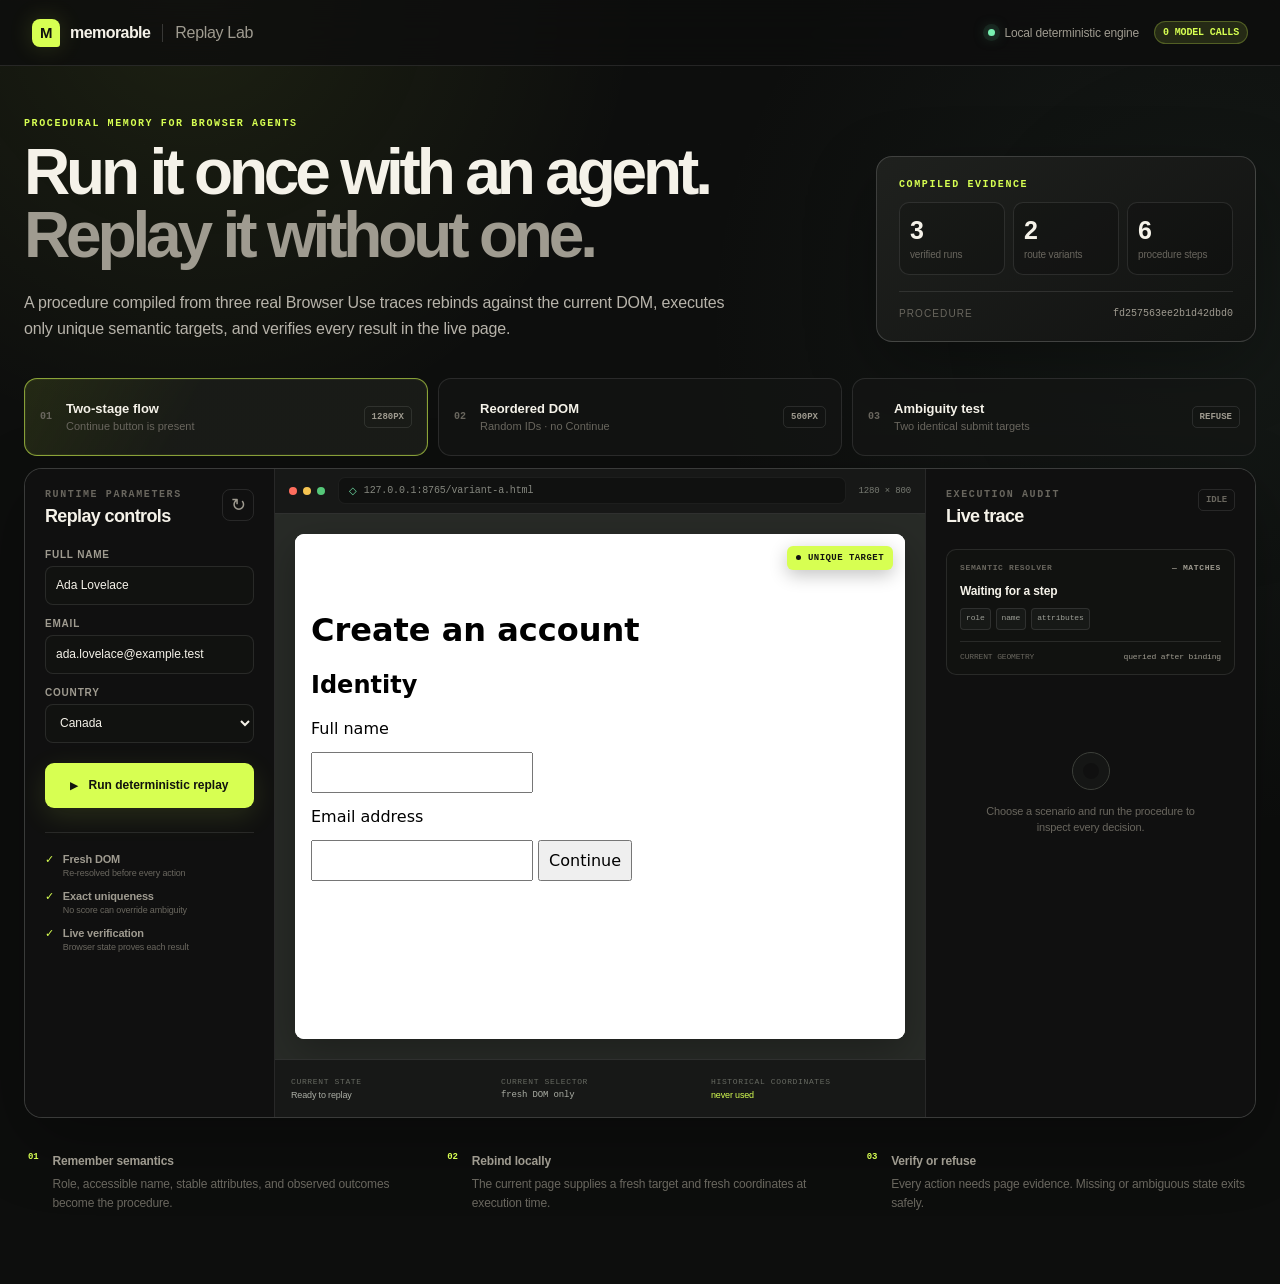
==== examples/integrations/memorable/sites/index.html @ 84591a99 "feat: add memorable replay lab dashboard" ====
<!doctype html>
<html lang="en">
<head>
  <meta charset="utf-8">
  <meta name="viewport" content="width=device-width,initial-scale=1">
  <meta name="description" content="Memorable deterministic browser replay demonstration">
  <title>Memorable Replay Lab</title>
  <link rel="stylesheet" href="demo.css">
</head>
<body>
  <div class="ambient-grid" aria-hidden="true"></div>
  <header class="topbar">
    <a class="brand" href="/" aria-label="Memorable Replay Lab home">
      <span class="brand-mark">M</span>
      <span>memorable</span>
      <span class="brand-divider"></span>
      <span class="brand-product">Replay Lab</span>
    </a>
    <div class="engine-state">
      <span class="pulse-dot"></span>
      <span>Local deterministic engine</span>
      <span class="zero-pill">0 model calls</span>
    </div>
  </header>

  <main>
    <section class="hero">
      <div>
        <p class="eyebrow">Procedural memory for browser agents</p>
        <h1>Run it once with an agent.<br><span>Replay it without one.</span></h1>
        <p class="hero-copy">
          A procedure compiled from three real Browser Use traces rebinds against the current DOM,
          executes only unique semantic targets, and verifies every result in the live page.
        </p>
      </div>
      <div class="corpus-card" aria-label="Training corpus summary">
        <p class="card-kicker">Compiled evidence</p>
        <div class="corpus-metrics">
          <div><strong>3</strong><span>verified runs</span></div>
          <div><strong>2</strong><span>route variants</span></div>
          <div><strong>6</strong><span>procedure steps</span></div>
        </div>
        <div class="procedure-id">
          <span>procedure</span>
          <code>fd257563ee2b1d42dbd0</code>
        </div>
      </div>
    </section>

    <section class="scenario-strip" aria-label="Choose a replay scenario">
      <button class="scenario active" data-scenario="variant-a" type="button">
        <span class="scenario-number">01</span>
        <span><strong>Two-stage flow</strong><small>Continue button is present</small></span>
        <span class="scenario-tag">1280px</span>
      </button>
      <button class="scenario" data-scenario="variant-b" type="button">
        <span class="scenario-number">02</span>
        <span><strong>Reordered DOM</strong><small>Random IDs · no Continue</small></span>
        <span class="scenario-tag">500px</span>
      </button>
      <button class="scenario danger" data-scenario="ambiguous" type="button">
        <span class="scenario-number">03</span>
        <span><strong>Ambiguity test</strong><small>Two identical submit targets</small></span>
        <span class="scenario-tag">refuse</span>
      </button>
    </section>

    <section class="workspace">
      <aside class="control-panel">
        <div class="panel-heading">
          <div>
            <p class="panel-kicker">Runtime parameters</p>
            <h2>Replay controls</h2>
          </div>
          <button id="reset-button" class="icon-button" type="button" aria-label="Reset scenario">↻</button>
        </div>

        <form id="parameter-form">
          <label>
            <span>Full name</span>
            <input name="full_name" value="Ada Lovelace" autocomplete="off">
          </label>
          <label>
            <span>Email</span>
            <input name="email" value="ada.lovelace@example.test" autocomplete="off">
          </label>
          <label>
            <span>Country</span>
            <select name="country">
              <option>Canada</option>
              <option>United States</option>
              <option>United Kingdom</option>
            </select>
          </label>
          <button id="run-button" class="run-button" type="submit">
            <span class="run-icon">▶</span>
            <span>Run deterministic replay</span>
          </button>
        </form>

        <div class="guardrails">
          <div><span>✓</span><p><strong>Fresh DOM</strong><small>Re-resolved before every action</small></p></div>
          <div><span>✓</span><p><strong>Exact uniqueness</strong><small>No score can override ambiguity</small></p></div>
          <div><span>✓</span><p><strong>Live verification</strong><small>Browser state proves each result</small></p></div>
        </div>
      </aside>

      <section class="browser-panel">
        <div class="browser-chrome">
          <div class="traffic-lights"><i></i><i></i><i></i></div>
          <div class="address-bar">
            <span class="lock">◇</span>
            <span id="address-text">127.0.0.1:8765/variant-a.html</span>
          </div>
          <div id="viewport-badge" class="viewport-badge">1280 × 800</div>
        </div>
        <div id="browser-stage" class="browser-stage wide">
          <iframe id="target-frame" title="Live website under deterministic replay" src="variant-a.html"></iframe>
          <div id="target-callout" class="target-callout" hidden>
            <span class="callout-dot"></span>
            <span id="target-callout-text">Unique target</span>
          </div>
        </div>
        <div class="browser-footer">
          <div><span class="footer-label">Current state</span><strong id="current-state">Ready to replay</strong></div>
          <div><span class="footer-label">Current selector</span><code id="current-selector">fresh DOM only</code></div>
          <div><span class="footer-label">Historical coordinates</span><strong class="never-used">never used</strong></div>
        </div>
      </section>

      <aside class="trace-panel">
        <div class="trace-header">
          <div>
            <p class="panel-kicker">Execution audit</p>
            <h2>Live trace</h2>
          </div>
          <span id="run-status" class="status-badge idle">idle</span>
        </div>

        <div id="resolver-card" class="resolver-card">
          <div class="resolver-topline">
            <span>Semantic resolver</span>
            <span id="match-count" class="match-count">— matches</span>
          </div>
          <p id="resolver-title">Waiting for a step</p>
          <div id="locator-chips" class="locator-chips">
            <span>role</span><span>name</span><span>attributes</span>
          </div>
          <div class="geometry-line">
            <span>current geometry</span>
            <code id="geometry-value">queried after binding</code>
          </div>
        </div>

        <ol id="trace-list" class="trace-list" aria-live="polite">
          <li class="empty-trace">
            <span class="empty-orbit"></span>
            <p>Choose a scenario and run the procedure to inspect every decision.</p>
          </li>
        </ol>
      </aside>
    </section>

    <section class="explanation-row">
      <div><span>01</span><p><strong>Remember semantics</strong>Role, accessible name, stable attributes, and observed outcomes become the procedure.</p></div>
      <div><span>02</span><p><strong>Rebind locally</strong>The current page supplies a fresh target and fresh coordinates at execution time.</p></div>
      <div><span>03</span><p><strong>Verify or refuse</strong>Every action needs page evidence. Missing or ambiguous state exits safely.</p></div>
    </section>
  </main>

  <script src="demo.js"></script>
</body>
</html>
---- examples/integrations/memorable/sites/demo.css ----
:root {
  color-scheme: dark;
  --ink: #f5f2e9;
  --muted: #9f9b90;
  --dim: #69665e;
  --panel: rgba(20, 21, 20, 0.92);
  --panel-2: #181a18;
  --line: rgba(255, 255, 255, 0.10);
  --line-strong: rgba(255, 255, 255, 0.17);
  --acid: #d7ff52;
  --acid-soft: rgba(215, 255, 82, 0.12);
  --mint: #78f0b1;
  --red: #ff725f;
  --red-soft: rgba(255, 114, 95, 0.13);
  --amber: #ffc760;
  --shadow: 0 24px 70px rgba(0, 0, 0, 0.32);
}

* { box-sizing: border-box; }

html { min-width: 320px; background: #0d0e0d; }

body {
  margin: 0;
  min-height: 100vh;
  color: var(--ink);
  background:
    radial-gradient(circle at 15% 0%, rgba(215, 255, 82, 0.08), transparent 28rem),
    radial-gradient(circle at 95% 25%, rgba(105, 153, 129, 0.08), transparent 32rem),
    #0d0e0d;
  font-family: Inter, ui-sans-serif, -apple-system, BlinkMacSystemFont, "Segoe UI", sans-serif;
  letter-spacing: -0.01em;
}

button, input, select { font: inherit; }
button { color: inherit; }

.ambient-grid {
  position: fixed;
  inset: 0;
  pointer-events: none;
  opacity: 0.22;
  background-image:
    linear-gradient(rgba(255,255,255,.035) 1px, transparent 1px),
    linear-gradient(90deg, rgba(255,255,255,.035) 1px, transparent 1px);
  background-size: 72px 72px;
  mask-image: linear-gradient(to bottom, black, transparent 72%);
}

.topbar {
  position: relative;
  z-index: 2;
  height: 66px;
  padding: 0 32px;
  display: flex;
  align-items: center;
  justify-content: space-between;
  border-bottom: 1px solid var(--line);
  background: rgba(13, 14, 13, 0.78);
  backdrop-filter: blur(18px);
}

.brand {
  display: flex;
  align-items: center;
  gap: 10px;
  color: var(--ink);
  font-weight: 720;
  text-decoration: none;
  letter-spacing: -0.035em;
}

.brand-mark {
  width: 28px;
  height: 28px;
  display: grid;
  place-items: center;
  color: #11130e;
  background: var(--acid);
  border-radius: 8px 8px 3px 8px;
  font-size: 15px;
  font-weight: 900;
  box-shadow: 0 0 24px rgba(215,255,82,.16);
}

.brand-divider { width: 1px; height: 18px; margin: 0 2px; background: var(--line-strong); }
.brand-product { color: var(--muted); font-weight: 500; letter-spacing: -0.02em; }

.engine-state { display: flex; align-items: center; gap: 9px; color: var(--muted); font-size: 12px; }
.pulse-dot { width: 7px; height: 7px; border-radius: 50%; background: var(--mint); box-shadow: 0 0 0 5px rgba(120,240,177,.08), 0 0 14px rgba(120,240,177,.5); }
.zero-pill { margin-left: 6px; padding: 5px 8px; color: var(--acid); border: 1px solid rgba(215,255,82,.25); border-radius: 99px; background: var(--acid-soft); font: 600 10px ui-monospace, SFMono-Regular, Menlo, monospace; text-transform: uppercase; }

main { position: relative; z-index: 1; width: min(1540px, calc(100% - 48px)); margin: 0 auto; padding: 52px 0 72px; }

.hero { display: grid; grid-template-columns: minmax(0, 1fr) 380px; gap: 72px; align-items: end; margin-bottom: 36px; }
.eyebrow, .panel-kicker, .card-kicker { margin: 0 0 12px; color: var(--acid); font: 650 10px ui-monospace, SFMono-Regular, Menlo, monospace; letter-spacing: .16em; text-transform: uppercase; }
h1 { margin: 0; max-width: 830px; font-size: clamp(42px, 5vw, 76px); line-height: .98; letter-spacing: -.065em; font-weight: 650; }
h1 span { color: var(--muted); }
.hero-copy { max-width: 720px; margin: 24px 0 0; color: #b7b3aa; font-size: 16px; line-height: 1.6; }

.corpus-card { padding: 22px; border: 1px solid var(--line-strong); border-radius: 16px; background: linear-gradient(145deg, rgba(32,34,31,.96), rgba(18,19,18,.96)); box-shadow: var(--shadow); }
.corpus-metrics { display: grid; grid-template-columns: repeat(3, 1fr); gap: 8px; }
.corpus-metrics div { min-width: 0; padding: 13px 10px; border: 1px solid var(--line); border-radius: 10px; background: rgba(0,0,0,.16); }
.corpus-metrics strong { display: block; color: var(--ink); font-size: 25px; font-weight: 560; }
.corpus-metrics span { display: block; margin-top: 4px; color: var(--dim); font-size: 10px; line-height: 1.2; }
.procedure-id { display: flex; justify-content: space-between; gap: 12px; margin-top: 16px; padding-top: 16px; border-top: 1px solid var(--line); color: var(--dim); font-size: 10px; text-transform: uppercase; letter-spacing: .11em; }
.procedure-id code { color: var(--muted); text-transform: none; letter-spacing: 0; }

.scenario-strip { display: grid; grid-template-columns: repeat(3, 1fr); gap: 10px; margin-bottom: 12px; }
.scenario { position: relative; display: grid; grid-template-columns: auto 1fr auto; align-items: center; gap: 14px; min-height: 78px; padding: 13px 15px; text-align: left; border: 1px solid var(--line); border-radius: 13px; background: rgba(20,21,20,.72); cursor: pointer; transition: border-color .18s ease, background .18s ease, transform .18s ease; }
.scenario:hover { border-color: var(--line-strong); background: rgba(28,30,27,.92); transform: translateY(-1px); }
.scenario.active { border-color: rgba(215,255,82,.58); background: linear-gradient(115deg, rgba(215,255,82,.11), rgba(26,28,24,.92) 42%); box-shadow: inset 0 0 0 1px rgba(215,255,82,.06); }
.scenario.danger.active { border-color: rgba(255,114,95,.58); background: linear-gradient(115deg, rgba(255,114,95,.12), rgba(29,24,23,.92) 42%); }
.scenario-number { color: var(--dim); font: 600 10px ui-monospace, SFMono-Regular, Menlo, monospace; }
.scenario strong, .scenario small { display: block; }
.scenario strong { font-size: 13px; font-weight: 620; }
.scenario small { margin-top: 4px; color: var(--dim); font-size: 11px; }
.scenario-tag { padding: 5px 7px; color: var(--muted); border: 1px solid var(--line); border-radius: 5px; font: 600 9px ui-monospace, SFMono-Regular, Menlo, monospace; text-transform: uppercase; }

.workspace { display: grid; grid-template-columns: 250px minmax(500px, 1fr) 330px; min-height: 650px; overflow: hidden; border: 1px solid var(--line-strong); border-radius: 18px; background: var(--panel); box-shadow: var(--shadow); }
.control-panel, .trace-panel { padding: 20px; background: rgba(16,17,16,.88); }
.control-panel { border-right: 1px solid var(--line); }
.trace-panel { border-left: 1px solid var(--line); }
.panel-heading, .trace-header { display: flex; align-items: flex-start; justify-content: space-between; gap: 12px; margin-bottom: 22px; }
.panel-heading h2, .trace-header h2 { margin: 0; font-size: 18px; letter-spacing: -.035em; }
.panel-kicker { margin-bottom: 6px; color: var(--dim); }
.icon-button { width: 32px; height: 32px; border: 1px solid var(--line); border-radius: 8px; background: transparent; color: var(--muted); cursor: pointer; font-size: 18px; }
.icon-button:hover { color: var(--ink); border-color: var(--line-strong); }

#parameter-form { display: grid; gap: 13px; }
#parameter-form label span { display: block; margin-bottom: 6px; color: var(--muted); font-size: 10px; font-weight: 600; text-transform: uppercase; letter-spacing: .08em; }
#parameter-form input, #parameter-form select { width: 100%; height: 39px; padding: 0 10px; color: var(--ink); border: 1px solid var(--line); border-radius: 8px; outline: none; background: #111210; font-size: 12px; }
#parameter-form input:focus, #parameter-form select:focus { border-color: rgba(215,255,82,.55); box-shadow: 0 0 0 3px rgba(215,255,82,.06); }
.run-button { height: 45px; margin-top: 7px; display: flex; align-items: center; justify-content: center; gap: 10px; color: #11130e; border: 0; border-radius: 9px; background: var(--acid); cursor: pointer; font-size: 12px; font-weight: 720; box-shadow: 0 8px 28px rgba(215,255,82,.12); transition: transform .16s ease, filter .16s ease; }
.run-button:hover { transform: translateY(-1px); filter: brightness(1.05); }
.run-button:disabled { cursor: wait; opacity: .62; transform: none; }
.run-icon { font-size: 10px; }

.guardrails { display: grid; gap: 11px; margin-top: 24px; padding-top: 20px; border-top: 1px solid var(--line); }
.guardrails > div { display: flex; gap: 9px; align-items: flex-start; }
.guardrails > div > span { color: var(--acid); font-size: 11px; }
.guardrails p { margin: 0; }
.guardrails strong, .guardrails small { display: block; }
.guardrails strong { color: var(--muted); font-size: 11px; font-weight: 560; }
.guardrails small { margin-top: 2px; color: var(--dim); font-size: 9px; line-height: 1.35; }

.browser-panel { min-width: 0; display: grid; grid-template-rows: 45px minmax(0, 1fr) 58px; background: #20221f; }
.browser-chrome { display: flex; align-items: center; gap: 13px; padding: 0 14px; border-bottom: 1px solid var(--line); background: #171817; }
.traffic-lights { display: flex; gap: 6px; }
.traffic-lights i { width: 8px; height: 8px; border-radius: 50%; background: #535550; }
.traffic-lights i:first-child { background: #ff6d5d; }
.traffic-lights i:nth-child(2) { background: #f6c451; }
.traffic-lights i:last-child { background: #55c879; }
.address-bar { min-width: 0; flex: 1; height: 27px; padding: 0 10px; display: flex; align-items: center; gap: 7px; color: #85877f; border: 1px solid rgba(255,255,255,.055); border-radius: 7px; background: #101110; font: 10px ui-monospace, SFMono-Regular, Menlo, monospace; }
.address-bar span:last-child { overflow: hidden; text-overflow: ellipsis; white-space: nowrap; }
.lock { color: var(--mint); }
.viewport-badge { color: #777a72; font: 9px ui-monospace, SFMono-Regular, Menlo, monospace; }
.browser-stage { position: relative; min-height: 540px; padding: 20px; overflow: hidden; background: #282b27; transition: padding .25s ease, background .25s ease; }
.browser-stage iframe { display: block; width: 100%; height: 100%; min-height: 500px; border: 0; border-radius: 9px; background: white; box-shadow: 0 12px 38px rgba(0,0,0,.28); transition: width .25s ease; }
.browser-stage.narrow { display: flex; justify-content: center; background: repeating-linear-gradient(135deg, #232521, #232521 10px, #252824 10px, #252824 20px); }
.browser-stage.narrow iframe { width: min(500px, 100%); }
.target-callout { position: absolute; z-index: 5; top: 32px; right: 32px; display: flex; align-items: center; gap: 7px; padding: 7px 9px; color: #12140f; border-radius: 6px; background: var(--acid); box-shadow: 0 5px 18px rgba(0,0,0,.24); font: 700 9px ui-monospace, SFMono-Regular, Menlo, monospace; text-transform: uppercase; letter-spacing: .05em; }
.callout-dot { width: 5px; height: 5px; border-radius: 50%; background: #111; }
.browser-footer { display: grid; grid-template-columns: 1fr 1fr 1fr; align-items: center; gap: 12px; padding: 0 16px; border-top: 1px solid var(--line); background: #171817; }
.browser-footer > div { min-width: 0; }
.footer-label { display: block; margin-bottom: 4px; color: #666961; font: 8px ui-monospace, SFMono-Regular, Menlo, monospace; text-transform: uppercase; letter-spacing: .08em; }
.browser-footer strong, .browser-footer code { display: block; overflow: hidden; color: #aaaDA4; font-size: 9px; font-weight: 520; text-overflow: ellipsis; white-space: nowrap; }
.browser-footer code { font-family: ui-monospace, SFMono-Regular, Menlo, monospace; }
.browser-footer .never-used { color: var(--acid); }

.trace-panel { min-width: 0; display: flex; flex-direction: column; }
.status-badge { padding: 5px 7px; border: 1px solid var(--line); border-radius: 5px; color: var(--dim); font: 650 9px ui-monospace, SFMono-Regular, Menlo, monospace; text-transform: uppercase; }
.status-badge.running { color: var(--amber); border-color: rgba(255,199,96,.35); background: rgba(255,199,96,.08); }
.status-badge.completed { color: var(--mint); border-color: rgba(120,240,177,.35); background: rgba(120,240,177,.08); }
.status-badge.refused { color: var(--red); border-color: rgba(255,114,95,.38); background: var(--red-soft); }
.resolver-card { padding: 13px; border: 1px solid var(--line); border-radius: 10px; background: #111210; }
.resolver-topline { display: flex; justify-content: space-between; color: var(--dim); font: 600 8px ui-monospace, SFMono-Regular, Menlo, monospace; text-transform: uppercase; letter-spacing: .08em; }
.match-count { color: var(--muted); }
.match-count.unique { color: var(--mint); }
.match-count.ambiguous { color: var(--red); }
.resolver-card > p { margin: 12px 0 10px; font-size: 12px; font-weight: 590; }
.locator-chips { display: flex; flex-wrap: wrap; gap: 5px; min-height: 22px; }
.locator-chips span { max-width: 100%; overflow: hidden; padding: 4px 5px; color: #9d9f97; border: 1px solid var(--line); border-radius: 4px; background: #171917; font: 8px ui-monospace, SFMono-Regular, Menlo, monospace; text-overflow: ellipsis; white-space: nowrap; }
.geometry-line { display: flex; justify-content: space-between; gap: 8px; margin-top: 11px; padding-top: 10px; border-top: 1px solid var(--line); color: var(--dim); font: 8px ui-monospace, SFMono-Regular, Menlo, monospace; text-transform: uppercase; }
.geometry-line code { overflow: hidden; color: var(--muted); text-transform: none; text-overflow: ellipsis; white-space: nowrap; }

.trace-list { flex: 1; min-height: 0; margin: 14px -6px 0 0; padding: 0 6px 0 0; overflow: auto; list-style: none; scrollbar-width: thin; scrollbar-color: #41443e transparent; }
.empty-trace { min-height: 210px; display: grid; place-content: center; justify-items: center; gap: 13px; color: var(--dim); text-align: center; }
.empty-trace p { max-width: 220px; margin: 0; font-size: 11px; line-height: 1.5; }
.empty-orbit { width: 38px; height: 38px; border: 1px solid #3d403a; border-radius: 50%; box-shadow: inset 0 0 0 10px #151615; }
.trace-item { position: relative; margin-bottom: 8px; padding: 11px 11px 10px 34px; border: 1px solid var(--line); border-radius: 9px; background: #141514; animation: trace-in .28s ease both; }
.trace-item::before { content: attr(data-index); position: absolute; left: 10px; top: 12px; color: var(--dim); font: 600 8px ui-monospace, SFMono-Regular, Menlo, monospace; }
.trace-item.executed { border-color: rgba(120,240,177,.17); }
.trace-item.skipped { border-color: rgba(255,199,96,.2); }
.trace-item.refused { border-color: rgba(255,114,95,.42); background: rgba(255,114,95,.07); }
.trace-item strong { display: block; padding-right: 62px; font-size: 11px; font-weight: 620; }
.trace-item p { margin: 5px 0 0; color: var(--dim); font-size: 9px; line-height: 1.45; }
.trace-result { position: absolute; top: 10px; right: 9px; padding: 3px 5px; border-radius: 4px; color: var(--mint); background: rgba(120,240,177,.08); font: 650 7px ui-monospace, SFMono-Regular, Menlo, monospace; text-transform: uppercase; }
.skipped .trace-result { color: var(--amber); background: rgba(255,199,96,.08); }
.refused .trace-result { color: var(--red); background: rgba(255,114,95,.1); }

.explanation-row { display: grid; grid-template-columns: repeat(3, 1fr); gap: 34px; margin-top: 34px; padding: 0 4px; }
.explanation-row > div { display: grid; grid-template-columns: auto 1fr; gap: 14px; }
.explanation-row > div > span { color: var(--acid); font: 600 9px ui-monospace, SFMono-Regular, Menlo, monospace; }
.explanation-row p { margin: 0; color: var(--dim); font-size: 12px; line-height: 1.55; }
.explanation-row strong { display: block; margin-bottom: 5px; color: var(--muted); font-weight: 620; }

@keyframes trace-in { from { opacity: 0; transform: translateY(6px); } to { opacity: 1; transform: none; } }

@media (max-width: 1180px) {
  .workspace { grid-template-columns: 230px minmax(460px, 1fr); }
  .trace-panel { grid-column: 1 / -1; min-height: 340px; border-top: 1px solid var(--line); border-left: 0; }
  .trace-list { display: grid; grid-template-columns: repeat(3, 1fr); gap: 8px; }
  .trace-item { margin: 0; }
  .resolver-card { max-width: 600px; }
}

@media (max-width: 820px) {
  main { width: min(100% - 24px, 720px); padding-top: 34px; }
  .topbar { padding: 0 16px; }
  .engine-state > span:nth-child(2), .brand-divider, .brand-product { display: none; }
  .hero { grid-template-columns: 1fr; gap: 28px; }
  .corpus-card { max-width: none; }
  .scenario-strip { grid-template-columns: 1fr; }
  .workspace { display: block; }
  .control-panel { border-right: 0; border-bottom: 1px solid var(--line); }
  #parameter-form { grid-template-columns: 1fr 1fr; }
  #parameter-form label:nth-child(3), .run-button { grid-column: span 2; }
  .guardrails { grid-template-columns: repeat(3, 1fr); }
  .browser-stage { min-height: 520px; padding: 10px; }
  .browser-stage iframe { min-height: 500px; }
  .trace-list { grid-template-columns: 1fr 1fr; }
  .explanation-row { grid-template-columns: 1fr; }
}

@media (max-width: 520px) {
  h1 { font-size: 42px; }
  .corpus-metrics { grid-template-columns: 1fr; }
  #parameter-form, .guardrails, .trace-list { grid-template-columns: 1fr; }
  #parameter-form label:nth-child(3), .run-button { grid-column: auto; }
  .browser-footer { grid-template-columns: 1fr 1fr; }
  .browser-footer > div:last-child { display: none; }
}

@media (prefers-reduced-motion: reduce) {
  *, *::before, *::after { scroll-behavior: auto !important; animation-duration: .01ms !important; transition-duration: .01ms !important; }
}
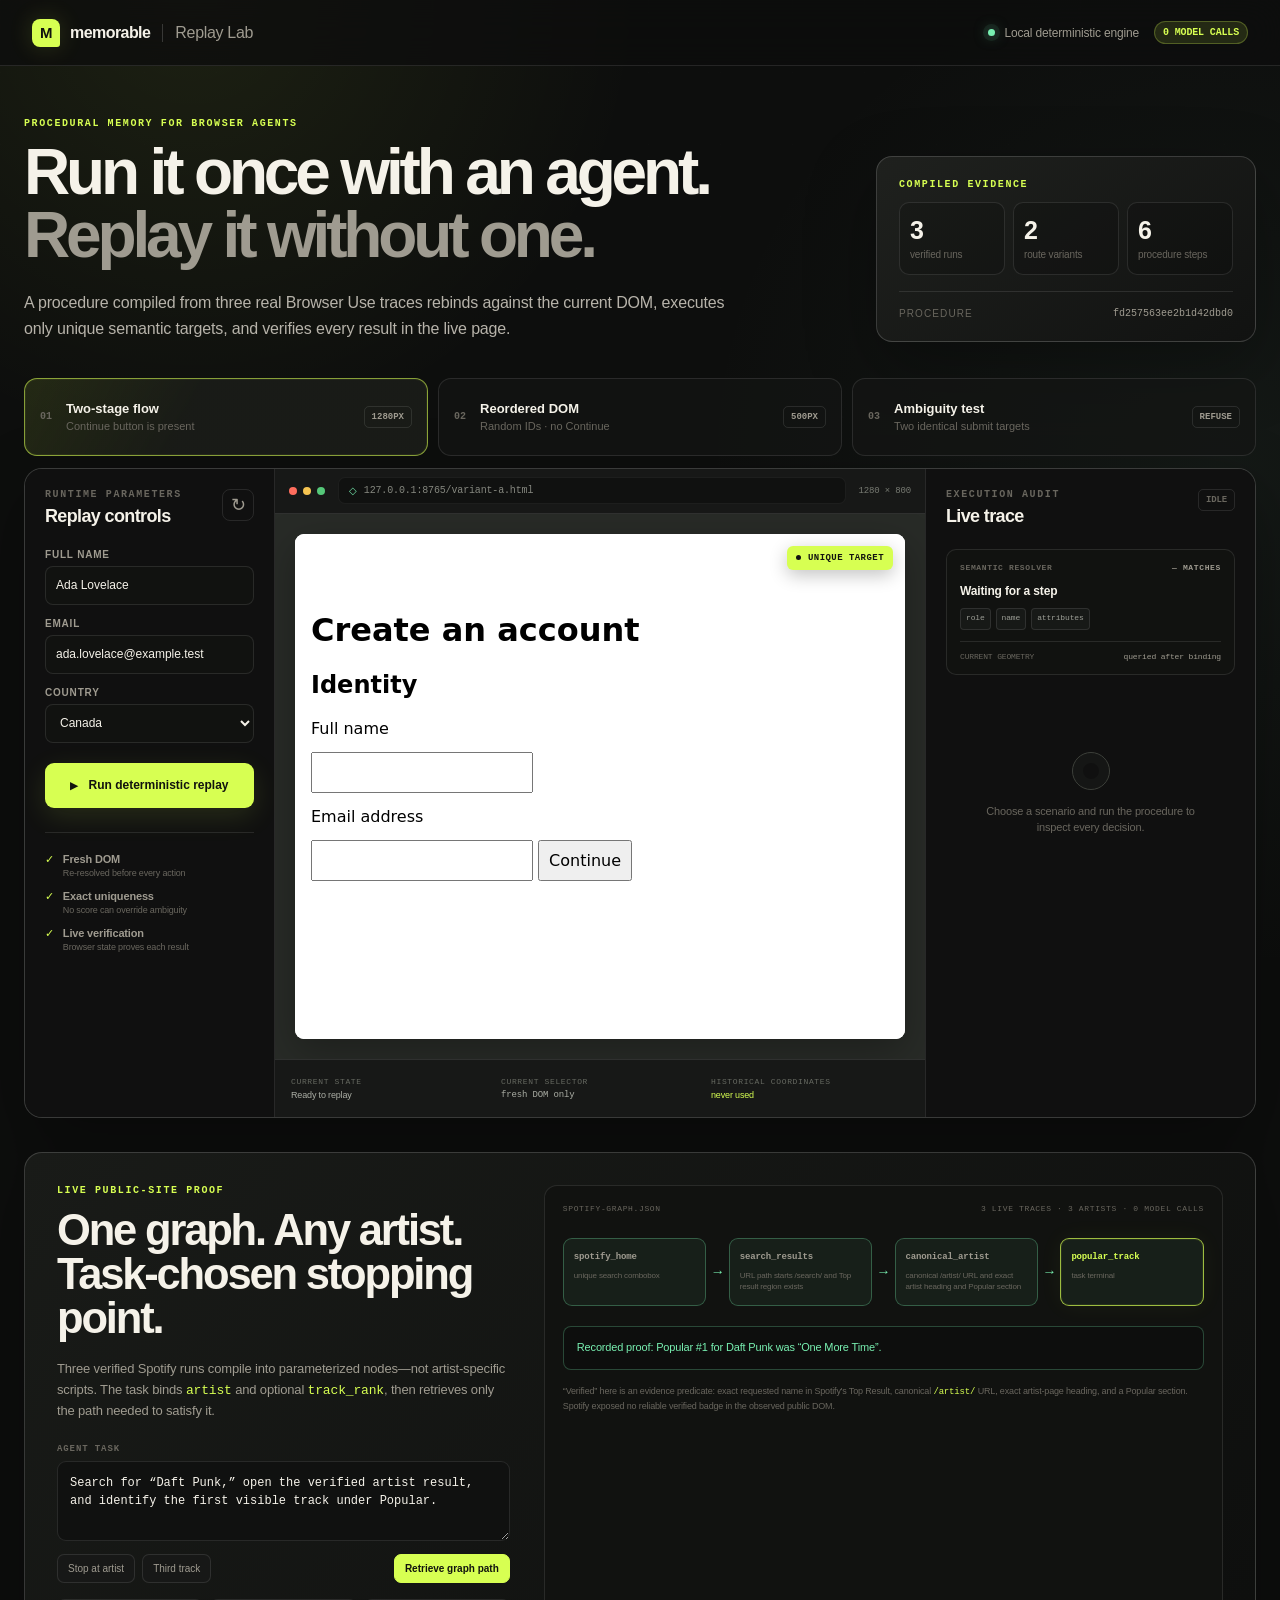
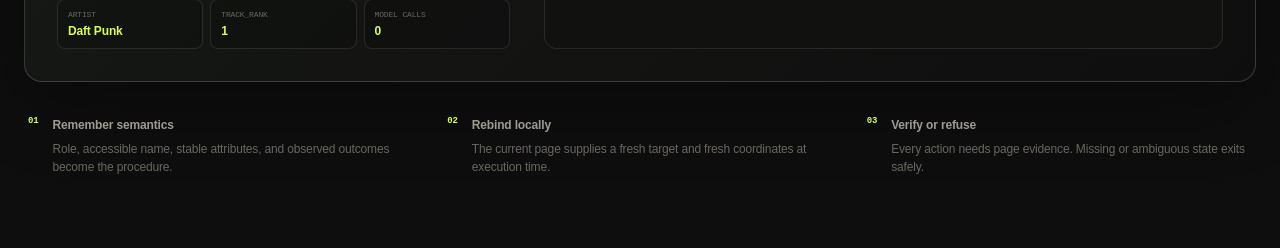
==== commit 337d9e65: "feat: add task-conditioned Spotify replay graph" ====
--- a/examples/integrations/memorable/sites/index.html
+++ b/examples/integrations/memorable/sites/index.html
@@ -161,6 +161,46 @@
       </aside>
     </section>
 
+    <section class="spotify-lab" aria-labelledby="spotify-title">
+      <div class="spotify-copy">
+        <p class="eyebrow">Live public-site proof</p>
+        <h2 id="spotify-title">One graph. Any artist. Task-chosen stopping point.</h2>
+        <p>
+          Three verified Spotify runs compile into parameterized nodes—not artist-specific scripts.
+          The task binds <code>artist</code> and optional <code>track_rank</code>, then retrieves only
+          the path needed to satisfy it.
+        </p>
+        <form id="spotify-task-form">
+          <label for="spotify-task">Agent task</label>
+          <textarea id="spotify-task" rows="3">Search for “Daft Punk,” open the verified artist result, and identify the first visible track under Popular.</textarea>
+          <div class="spotify-presets">
+            <button type="button" data-task="Open the verified artist result for Radiohead and stop there">Stop at artist</button>
+            <button type="button" data-task="Search Spotify for Björk and identify the third popular track">Third track</button>
+            <button type="submit">Retrieve graph path</button>
+          </div>
+        </form>
+        <div id="spotify-binding" class="spotify-binding" aria-live="polite">
+          <span><small>artist</small><strong>Daft Punk</strong></span>
+          <span><small>track_rank</small><strong>1</strong></span>
+          <span><small>model calls</small><strong>0</strong></span>
+        </div>
+      </div>
+
+      <div class="graph-card">
+        <div class="graph-meta">
+          <span>spotify-graph.json</span>
+          <span id="spotify-corpus">loading evidence…</span>
+        </div>
+        <div id="spotify-graph" class="graph-flow" aria-label="Retrieved Spotify graph path"></div>
+        <div id="spotify-result" class="graph-result">Loading the compiled graph…</div>
+        <p class="graph-note">
+          “Verified” here is an evidence predicate: exact requested name in Spotify's Top Result,
+          canonical <code>/artist/</code> URL, exact artist-page heading, and a Popular section.
+          Spotify exposed no reliable verified badge in the observed public DOM.
+        </p>
+      </div>
+    </section>
+
     <section class="explanation-row">
       <div><span>01</span><p><strong>Remember semantics</strong>Role, accessible name, stable attributes, and observed outcomes become the procedure.</p></div>
       <div><span>02</span><p><strong>Rebind locally</strong>The current page supplies a fresh target and fresh coordinates at execution time.</p></div>
--- a/examples/integrations/memorable/sites/demo.css
+++ b/examples/integrations/memorable/sites/demo.css
@@ -199,6 +199,39 @@
 .skipped .trace-result { color: var(--amber); background: rgba(255,199,96,.08); }
 .refused .trace-result { color: var(--red); background: rgba(255,114,95,.1); }
 
+.spotify-lab { display: grid; grid-template-columns: minmax(330px, .8fr) minmax(540px, 1.2fr); gap: 34px; margin-top: 34px; padding: 32px; border: 1px solid var(--line-strong); border-radius: 18px; background: linear-gradient(135deg, rgba(26,28,25,.96), rgba(14,15,14,.96)); box-shadow: var(--shadow); }
+.spotify-copy h2 { margin: 0; max-width: 620px; font-size: clamp(28px, 3.4vw, 46px); line-height: 1.02; letter-spacing: -.05em; }
+.spotify-copy > p:not(.eyebrow) { margin: 18px 0 22px; color: var(--muted); font-size: 13px; line-height: 1.6; }
+.spotify-copy code, .graph-note code { color: var(--acid); font-family: ui-monospace, SFMono-Regular, Menlo, monospace; }
+#spotify-task-form label { display: block; margin-bottom: 7px; color: var(--dim); font: 650 9px ui-monospace, SFMono-Regular, Menlo, monospace; letter-spacing: .1em; text-transform: uppercase; }
+#spotify-task { width: 100%; resize: vertical; padding: 12px; color: var(--ink); border: 1px solid var(--line); border-radius: 9px; outline: none; background: #101110; font: 12px/1.5 ui-monospace, SFMono-Regular, Menlo, monospace; }
+#spotify-task:focus { border-color: rgba(215,255,82,.55); box-shadow: 0 0 0 3px rgba(215,255,82,.06); }
+.spotify-presets { display: flex; flex-wrap: wrap; gap: 7px; margin-top: 9px; }
+.spotify-presets button { padding: 8px 10px; border: 1px solid var(--line); border-radius: 7px; background: #171817; color: var(--muted); cursor: pointer; font-size: 10px; }
+.spotify-presets button:last-child { margin-left: auto; color: #11130e; border-color: var(--acid); background: var(--acid); font-weight: 720; }
+.spotify-binding { display: grid; grid-template-columns: repeat(3, 1fr); gap: 7px; margin-top: 16px; }
+.spotify-binding span { min-width: 0; padding: 10px; border: 1px solid var(--line); border-radius: 8px; background: rgba(0,0,0,.16); }
+.spotify-binding small, .spotify-binding strong { display: block; overflow: hidden; text-overflow: ellipsis; white-space: nowrap; }
+.spotify-binding small { color: var(--dim); font: 8px ui-monospace, SFMono-Regular, Menlo, monospace; text-transform: uppercase; }
+.spotify-binding strong { margin-top: 5px; color: var(--acid); font-size: 12px; font-weight: 620; }
+.graph-card { min-width: 0; padding: 18px; border: 1px solid var(--line); border-radius: 13px; background: #111210; }
+.graph-meta { display: flex; justify-content: space-between; gap: 12px; color: var(--dim); font: 8px ui-monospace, SFMono-Regular, Menlo, monospace; text-transform: uppercase; letter-spacing: .08em; }
+.graph-flow { display: grid; grid-template-columns: minmax(100px, 1fr) auto minmax(100px, 1fr) auto minmax(100px, 1fr) auto minmax(100px, 1fr); align-items: stretch; gap: 7px; margin: 25px 0 20px; }
+.graph-node { min-width: 0; padding: 13px 10px; border: 1px solid var(--line); border-radius: 9px; background: #171817; transition: opacity .2s ease, border-color .2s ease; }
+.graph-node code, .graph-node span { display: block; }
+.graph-node code { overflow: hidden; color: var(--muted); font: 600 9px ui-monospace, SFMono-Regular, Menlo, monospace; text-overflow: ellipsis; }
+.graph-node span { margin-top: 8px; color: var(--dim); font-size: 8px; line-height: 1.4; }
+.graph-node.active { border-color: rgba(120,240,177,.3); background: rgba(120,240,177,.055); }
+.graph-node.terminal { border-color: rgba(215,255,82,.7); box-shadow: inset 0 0 0 1px rgba(215,255,82,.08), 0 0 24px rgba(215,255,82,.05); }
+.graph-node.terminal code { color: var(--acid); }
+.graph-node.inactive { opacity: .27; }
+.graph-arrow { align-self: center; color: #3e423a; font: 14px ui-monospace, SFMono-Regular, Menlo, monospace; }
+.graph-arrow.active { color: var(--mint); }
+.graph-result { padding: 13px; border: 1px solid var(--line); border-radius: 8px; color: var(--muted); background: rgba(0,0,0,.18); font-size: 11px; line-height: 1.45; }
+.graph-result.completed { color: var(--mint); border-color: rgba(120,240,177,.26); }
+.graph-result.refused { color: var(--red); border-color: rgba(255,114,95,.35); }
+.graph-note { margin: 15px 0 0; color: var(--dim); font-size: 9px; line-height: 1.55; }
+
 .explanation-row { display: grid; grid-template-columns: repeat(3, 1fr); gap: 34px; margin-top: 34px; padding: 0 4px; }
 .explanation-row > div { display: grid; grid-template-columns: auto 1fr; gap: 14px; }
 .explanation-row > div > span { color: var(--acid); font: 600 9px ui-monospace, SFMono-Regular, Menlo, monospace; }
@@ -213,6 +246,7 @@
   .trace-list { display: grid; grid-template-columns: repeat(3, 1fr); gap: 8px; }
   .trace-item { margin: 0; }
   .resolver-card { max-width: 600px; }
+	.spotify-lab { grid-template-columns: 1fr; }
 }
 
 @media (max-width: 820px) {
@@ -231,6 +265,8 @@
   .browser-stage iframe { min-height: 500px; }
   .trace-list { grid-template-columns: 1fr 1fr; }
   .explanation-row { grid-template-columns: 1fr; }
+	.graph-flow { grid-template-columns: 1fr; }
+	.graph-arrow { justify-self: center; transform: rotate(90deg); }
 }
 
 @media (max-width: 520px) {
@@ -240,6 +276,9 @@
   #parameter-form label:nth-child(3), .run-button { grid-column: auto; }
   .browser-footer { grid-template-columns: 1fr 1fr; }
   .browser-footer > div:last-child { display: none; }
+	.spotify-lab { padding: 20px; }
+	.spotify-binding { grid-template-columns: 1fr; }
+	.spotify-presets button:last-child { width: 100%; margin-left: 0; }
 }
 
 @media (prefers-reduced-motion: reduce) {
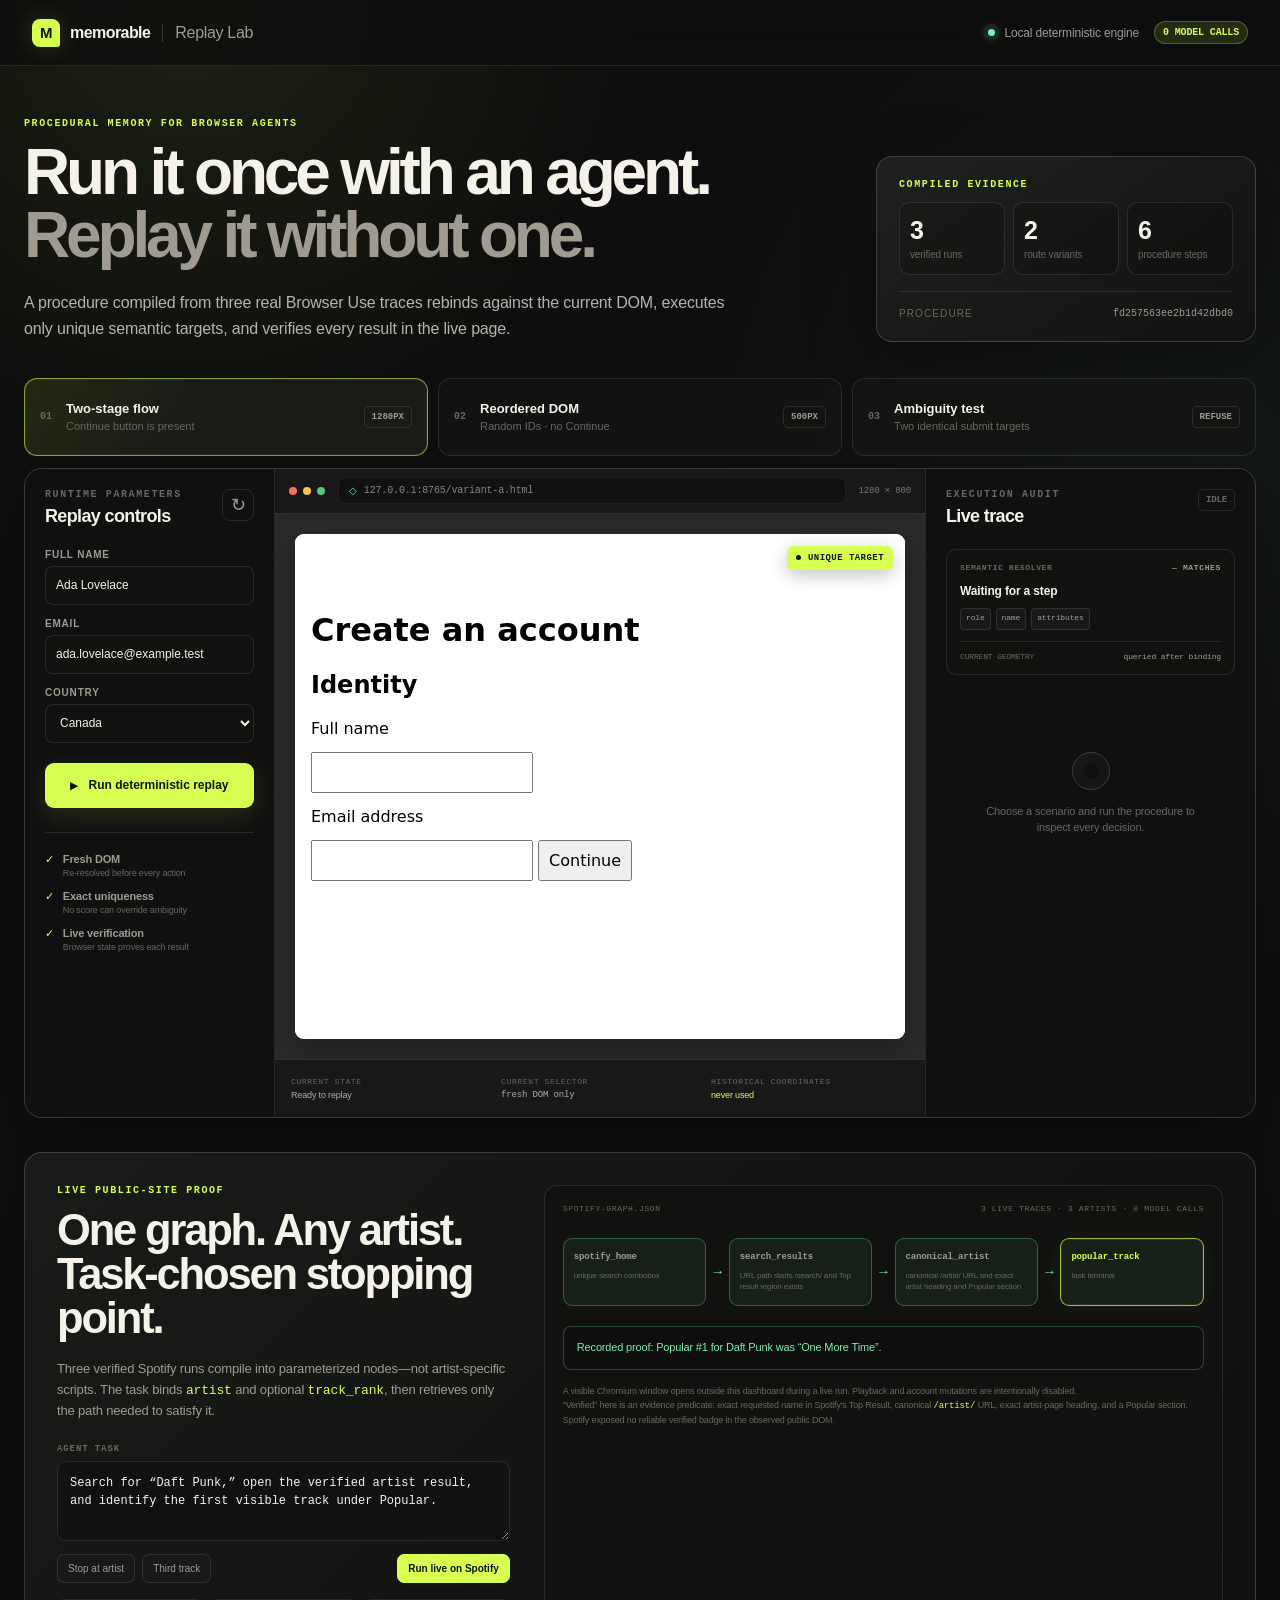
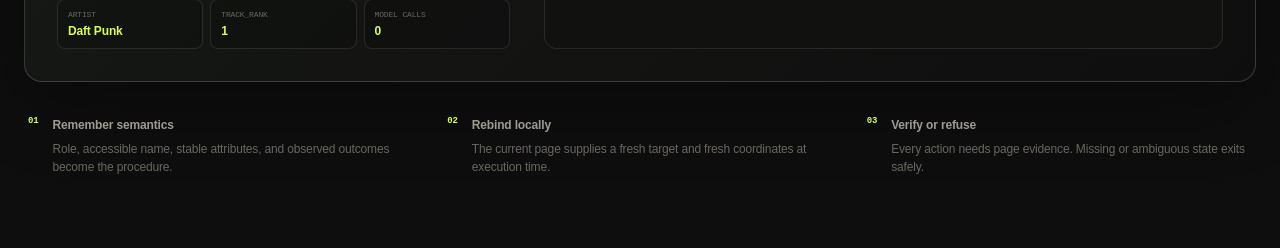
==== commit 3894fbe3: "fix: run Spotify demo through visible browser" ====
--- a/examples/integrations/memorable/sites/index.html
+++ b/examples/integrations/memorable/sites/index.html
@@ -176,7 +176,7 @@
           <div class="spotify-presets">
             <button type="button" data-task="Open the verified artist result for Radiohead and stop there">Stop at artist</button>
             <button type="button" data-task="Search Spotify for Björk and identify the third popular track">Third track</button>
-            <button type="submit">Retrieve graph path</button>
+            <button type="submit">Run live on Spotify</button>
           </div>
         </form>
         <div id="spotify-binding" class="spotify-binding" aria-live="polite">
@@ -194,6 +194,8 @@
         <div id="spotify-graph" class="graph-flow" aria-label="Retrieved Spotify graph path"></div>
         <div id="spotify-result" class="graph-result">Loading the compiled graph…</div>
         <p class="graph-note">
+          A visible Chromium window opens outside this dashboard during a live run. Playback and account mutations are intentionally disabled.
+          <br>
           “Verified” here is an evidence predicate: exact requested name in Spotify's Top Result,
           canonical <code>/artist/</code> URL, exact artist-page heading, and a Popular section.
           Spotify exposed no reliable verified badge in the observed public DOM.
--- a/examples/integrations/memorable/sites/demo.css
+++ b/examples/integrations/memorable/sites/demo.css
@@ -229,6 +229,7 @@
 .graph-arrow.active { color: var(--mint); }
 .graph-result { padding: 13px; border: 1px solid var(--line); border-radius: 8px; color: var(--muted); background: rgba(0,0,0,.18); font-size: 11px; line-height: 1.45; }
 .graph-result.completed { color: var(--mint); border-color: rgba(120,240,177,.26); }
+.graph-result.running { color: var(--amber); border-color: rgba(255,199,96,.35); }
 .graph-result.refused { color: var(--red); border-color: rgba(255,114,95,.35); }
 .graph-note { margin: 15px 0 0; color: var(--dim); font-size: 9px; line-height: 1.55; }
 
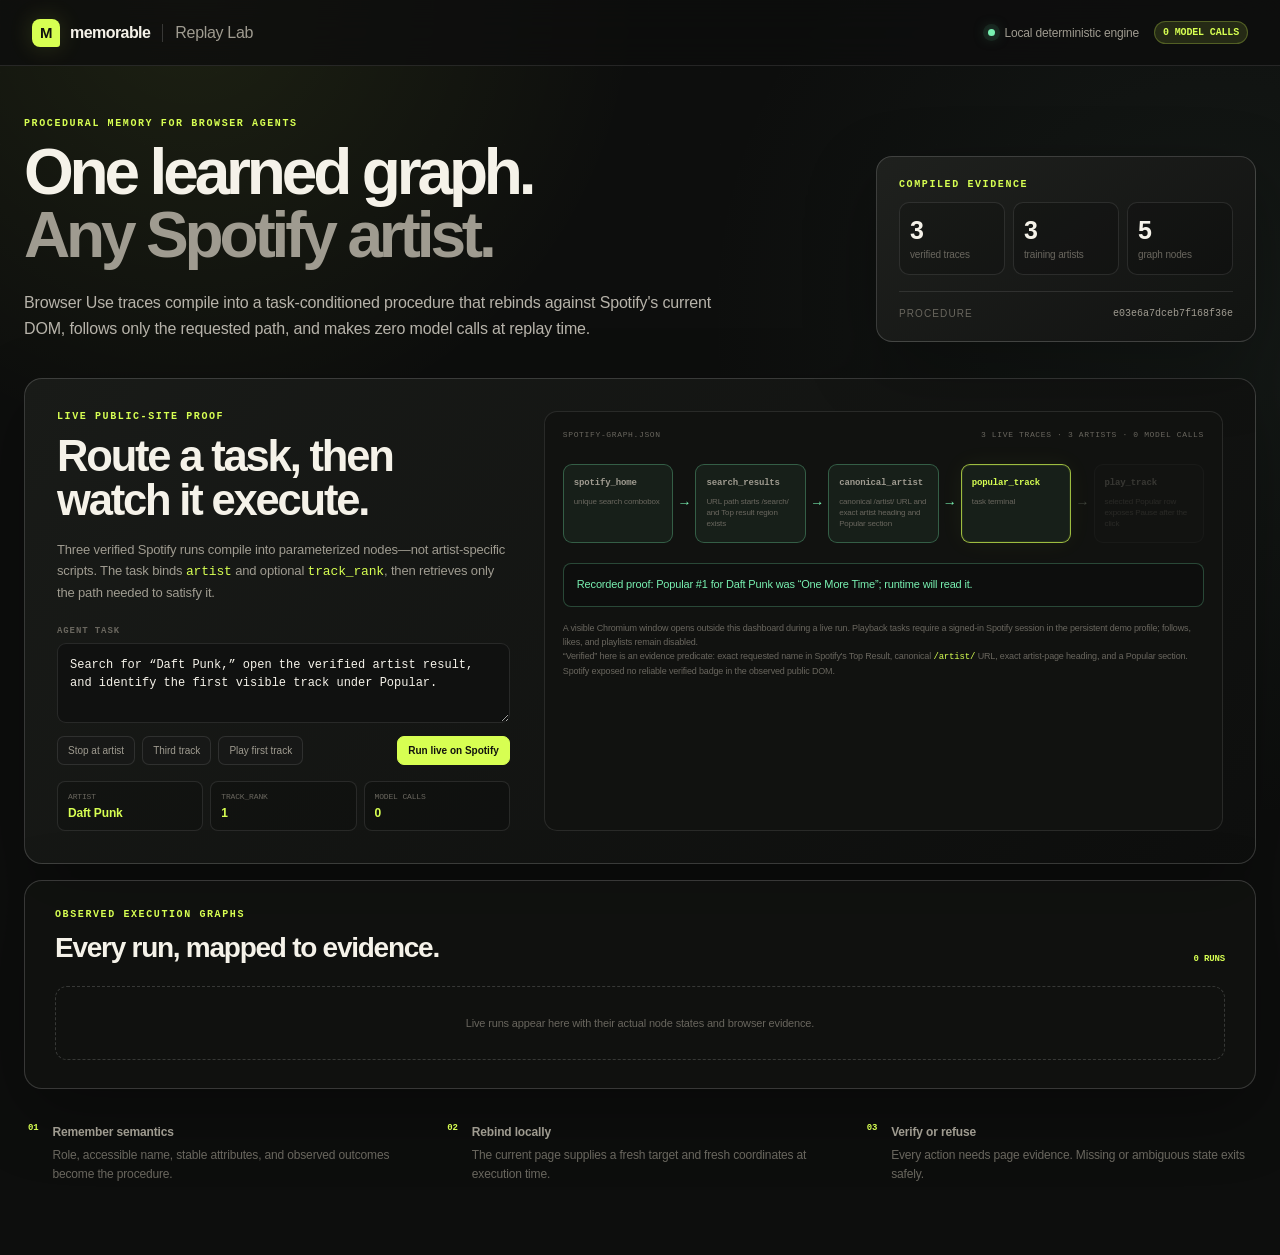
==== commit 6d0a3d8d: "feat: add evidence-backed Spotify playback graph" ====
--- a/examples/integrations/memorable/sites/index.html
+++ b/examples/integrations/memorable/sites/index.html
@@ -27,144 +27,30 @@
     <section class="hero">
       <div>
         <p class="eyebrow">Procedural memory for browser agents</p>
-        <h1>Run it once with an agent.<br><span>Replay it without one.</span></h1>
+        <h1>One learned graph.<br><span>Any Spotify artist.</span></h1>
         <p class="hero-copy">
-          A procedure compiled from three real Browser Use traces rebinds against the current DOM,
-          executes only unique semantic targets, and verifies every result in the live page.
+          Browser Use traces compile into a task-conditioned procedure that rebinds against Spotify's
+          current DOM, follows only the requested path, and makes zero model calls at replay time.
         </p>
       </div>
       <div class="corpus-card" aria-label="Training corpus summary">
         <p class="card-kicker">Compiled evidence</p>
         <div class="corpus-metrics">
-          <div><strong>3</strong><span>verified runs</span></div>
-          <div><strong>2</strong><span>route variants</span></div>
-          <div><strong>6</strong><span>procedure steps</span></div>
+          <div><strong>3</strong><span>verified traces</span></div>
+          <div><strong>3</strong><span>training artists</span></div>
+          <div><strong>5</strong><span>graph nodes</span></div>
         </div>
         <div class="procedure-id">
           <span>procedure</span>
-          <code>fd257563ee2b1d42dbd0</code>
+          <code id="spotify-graph-id">loading…</code>
         </div>
       </div>
-    </section>
-
-    <section class="scenario-strip" aria-label="Choose a replay scenario">
-      <button class="scenario active" data-scenario="variant-a" type="button">
-        <span class="scenario-number">01</span>
-        <span><strong>Two-stage flow</strong><small>Continue button is present</small></span>
-        <span class="scenario-tag">1280px</span>
-      </button>
-      <button class="scenario" data-scenario="variant-b" type="button">
-        <span class="scenario-number">02</span>
-        <span><strong>Reordered DOM</strong><small>Random IDs · no Continue</small></span>
-        <span class="scenario-tag">500px</span>
-      </button>
-      <button class="scenario danger" data-scenario="ambiguous" type="button">
-        <span class="scenario-number">03</span>
-        <span><strong>Ambiguity test</strong><small>Two identical submit targets</small></span>
-        <span class="scenario-tag">refuse</span>
-      </button>
-    </section>
-
-    <section class="workspace">
-      <aside class="control-panel">
-        <div class="panel-heading">
-          <div>
-            <p class="panel-kicker">Runtime parameters</p>
-            <h2>Replay controls</h2>
-          </div>
-          <button id="reset-button" class="icon-button" type="button" aria-label="Reset scenario">↻</button>
-        </div>
-
-        <form id="parameter-form">
-          <label>
-            <span>Full name</span>
-            <input name="full_name" value="Ada Lovelace" autocomplete="off">
-          </label>
-          <label>
-            <span>Email</span>
-            <input name="email" value="ada.lovelace@example.test" autocomplete="off">
-          </label>
-          <label>
-            <span>Country</span>
-            <select name="country">
-              <option>Canada</option>
-              <option>United States</option>
-              <option>United Kingdom</option>
-            </select>
-          </label>
-          <button id="run-button" class="run-button" type="submit">
-            <span class="run-icon">▶</span>
-            <span>Run deterministic replay</span>
-          </button>
-        </form>
-
-        <div class="guardrails">
-          <div><span>✓</span><p><strong>Fresh DOM</strong><small>Re-resolved before every action</small></p></div>
-          <div><span>✓</span><p><strong>Exact uniqueness</strong><small>No score can override ambiguity</small></p></div>
-          <div><span>✓</span><p><strong>Live verification</strong><small>Browser state proves each result</small></p></div>
-        </div>
-      </aside>
-
-      <section class="browser-panel">
-        <div class="browser-chrome">
-          <div class="traffic-lights"><i></i><i></i><i></i></div>
-          <div class="address-bar">
-            <span class="lock">◇</span>
-            <span id="address-text">127.0.0.1:8765/variant-a.html</span>
-          </div>
-          <div id="viewport-badge" class="viewport-badge">1280 × 800</div>
-        </div>
-        <div id="browser-stage" class="browser-stage wide">
-          <iframe id="target-frame" title="Live website under deterministic replay" src="variant-a.html"></iframe>
-          <div id="target-callout" class="target-callout" hidden>
-            <span class="callout-dot"></span>
-            <span id="target-callout-text">Unique target</span>
-          </div>
-        </div>
-        <div class="browser-footer">
-          <div><span class="footer-label">Current state</span><strong id="current-state">Ready to replay</strong></div>
-          <div><span class="footer-label">Current selector</span><code id="current-selector">fresh DOM only</code></div>
-          <div><span class="footer-label">Historical coordinates</span><strong class="never-used">never used</strong></div>
-        </div>
-      </section>
-
-      <aside class="trace-panel">
-        <div class="trace-header">
-          <div>
-            <p class="panel-kicker">Execution audit</p>
-            <h2>Live trace</h2>
-          </div>
-          <span id="run-status" class="status-badge idle">idle</span>
-        </div>
-
-        <div id="resolver-card" class="resolver-card">
-          <div class="resolver-topline">
-            <span>Semantic resolver</span>
-            <span id="match-count" class="match-count">— matches</span>
-          </div>
-          <p id="resolver-title">Waiting for a step</p>
-          <div id="locator-chips" class="locator-chips">
-            <span>role</span><span>name</span><span>attributes</span>
-          </div>
-          <div class="geometry-line">
-            <span>current geometry</span>
-            <code id="geometry-value">queried after binding</code>
-          </div>
-        </div>
-
-        <ol id="trace-list" class="trace-list" aria-live="polite">
-          <li class="empty-trace">
-            <span class="empty-orbit"></span>
-            <p>Choose a scenario and run the procedure to inspect every decision.</p>
-          </li>
-        </ol>
-      </aside>
     </section>
 
     <section class="spotify-lab" aria-labelledby="spotify-title">
       <div class="spotify-copy">
         <p class="eyebrow">Live public-site proof</p>
-        <h2 id="spotify-title">One graph. Any artist. Task-chosen stopping point.</h2>
+        <h2 id="spotify-title">Route a task, then watch it execute.</h2>
         <p>
           Three verified Spotify runs compile into parameterized nodes—not artist-specific scripts.
           The task binds <code>artist</code> and optional <code>track_rank</code>, then retrieves only
@@ -176,6 +62,7 @@
           <div class="spotify-presets">
             <button type="button" data-task="Open the verified artist result for Radiohead and stop there">Stop at artist</button>
             <button type="button" data-task="Search Spotify for Björk and identify the third popular track">Third track</button>
+			<button type="button" data-task="Search Spotify for Daft Punk and play the first popular track">Play first track</button>
             <button type="submit">Run live on Spotify</button>
           </div>
         </form>
@@ -194,13 +81,27 @@
         <div id="spotify-graph" class="graph-flow" aria-label="Retrieved Spotify graph path"></div>
         <div id="spotify-result" class="graph-result">Loading the compiled graph…</div>
         <p class="graph-note">
-          A visible Chromium window opens outside this dashboard during a live run. Playback and account mutations are intentionally disabled.
+		  A visible Chromium window opens outside this dashboard during a live run. Playback tasks require a
+		  signed-in Spotify session in the persistent demo profile; follows, likes, and playlists remain disabled.
           <br>
           “Verified” here is an evidence predicate: exact requested name in Spotify's Top Result,
           canonical <code>/artist/</code> URL, exact artist-page heading, and a Popular section.
           Spotify exposed no reliable verified badge in the observed public DOM.
         </p>
       </div>
+    </section>
+
+    <section class="run-history-panel" aria-labelledby="run-history-title">
+      <div class="run-history-heading">
+        <div>
+          <p class="eyebrow">Observed execution graphs</p>
+          <h2 id="run-history-title">Every run, mapped to evidence.</h2>
+        </div>
+        <span id="spotify-run-count">0 runs</span>
+      </div>
+      <ol id="spotify-run-history" class="run-history" aria-live="polite">
+        <li class="run-history-empty">Live runs appear here with their actual node states and browser evidence.</li>
+      </ol>
     </section>
 
     <section class="explanation-row">
--- a/examples/integrations/memorable/sites/demo.css
+++ b/examples/integrations/memorable/sites/demo.css
@@ -199,7 +199,7 @@
 .skipped .trace-result { color: var(--amber); background: rgba(255,199,96,.08); }
 .refused .trace-result { color: var(--red); background: rgba(255,114,95,.1); }
 
-.spotify-lab { display: grid; grid-template-columns: minmax(330px, .8fr) minmax(540px, 1.2fr); gap: 34px; margin-top: 34px; padding: 32px; border: 1px solid var(--line-strong); border-radius: 18px; background: linear-gradient(135deg, rgba(26,28,25,.96), rgba(14,15,14,.96)); box-shadow: var(--shadow); }
+.spotify-lab { display: grid; grid-template-columns: minmax(330px, .8fr) minmax(540px, 1.2fr); gap: 34px; margin-top: 0; padding: 32px; border: 1px solid var(--line-strong); border-radius: 18px; background: linear-gradient(135deg, rgba(26,28,25,.96), rgba(14,15,14,.96)); box-shadow: var(--shadow); }
 .spotify-copy h2 { margin: 0; max-width: 620px; font-size: clamp(28px, 3.4vw, 46px); line-height: 1.02; letter-spacing: -.05em; }
 .spotify-copy > p:not(.eyebrow) { margin: 18px 0 22px; color: var(--muted); font-size: 13px; line-height: 1.6; }
 .spotify-copy code, .graph-note code { color: var(--acid); font-family: ui-monospace, SFMono-Regular, Menlo, monospace; }
@@ -216,7 +216,7 @@
 .spotify-binding strong { margin-top: 5px; color: var(--acid); font-size: 12px; font-weight: 620; }
 .graph-card { min-width: 0; padding: 18px; border: 1px solid var(--line); border-radius: 13px; background: #111210; }
 .graph-meta { display: flex; justify-content: space-between; gap: 12px; color: var(--dim); font: 8px ui-monospace, SFMono-Regular, Menlo, monospace; text-transform: uppercase; letter-spacing: .08em; }
-.graph-flow { display: grid; grid-template-columns: minmax(100px, 1fr) auto minmax(100px, 1fr) auto minmax(100px, 1fr) auto minmax(100px, 1fr); align-items: stretch; gap: 7px; margin: 25px 0 20px; }
+.graph-flow { display: grid; grid-template-columns: minmax(90px, 1fr) auto minmax(90px, 1fr) auto minmax(90px, 1fr) auto minmax(90px, 1fr) auto minmax(90px, 1fr); align-items: stretch; gap: 7px; margin: 25px 0 20px; }
 .graph-node { min-width: 0; padding: 13px 10px; border: 1px solid var(--line); border-radius: 9px; background: #171817; transition: opacity .2s ease, border-color .2s ease; }
 .graph-node code, .graph-node span { display: block; }
 .graph-node code { overflow: hidden; color: var(--muted); font: 600 9px ui-monospace, SFMono-Regular, Menlo, monospace; text-overflow: ellipsis; }
@@ -233,6 +233,31 @@
 .graph-result.refused { color: var(--red); border-color: rgba(255,114,95,.35); }
 .graph-note { margin: 15px 0 0; color: var(--dim); font-size: 9px; line-height: 1.55; }
 
+.run-history-panel { margin-top: 16px; padding: 28px 30px; border: 1px solid var(--line-strong); border-radius: 18px; background: rgba(17,18,16,.84); box-shadow: var(--shadow); }
+.run-history-heading { display: flex; align-items: flex-end; justify-content: space-between; gap: 20px; }
+.run-history-heading h2 { margin: 0; font-size: 28px; letter-spacing: -.045em; }
+.run-history-heading > span { color: var(--acid); font: 650 9px ui-monospace, SFMono-Regular, Menlo, monospace; text-transform: uppercase; }
+.run-history { display: grid; gap: 10px; margin: 22px 0 0; padding: 0; list-style: none; }
+.run-history-empty { padding: 30px; color: var(--dim); border: 1px dashed var(--line-strong); border-radius: 12px; text-align: center; font-size: 11px; }
+.run-card { padding: 16px; border: 1px solid var(--line); border-radius: 12px; background: #111210; animation: trace-in .28s ease both; }
+.run-card.completed { border-color: rgba(120,240,177,.24); }
+.run-card.needs_recovery { border-color: rgba(255,114,95,.34); }
+.run-card-header { display: flex; align-items: flex-start; justify-content: space-between; gap: 18px; }
+.run-card-header small, .run-card-header strong { display: block; }
+.run-card-header small { color: var(--dim); font: 8px ui-monospace, SFMono-Regular, Menlo, monospace; text-transform: uppercase; }
+.run-card-header strong { margin-top: 4px; font-size: 14px; }
+.run-status { padding: 5px 7px; color: var(--mint); border: 1px solid rgba(120,240,177,.25); border-radius: 5px; background: rgba(120,240,177,.06); font: 650 8px ui-monospace, SFMono-Regular, Menlo, monospace; text-transform: uppercase; }
+.needs_recovery .run-status { color: var(--red); border-color: rgba(255,114,95,.32); background: rgba(255,114,95,.07); }
+.run-task { margin: 12px 0 14px; color: var(--muted); font: 10px/1.5 ui-monospace, SFMono-Regular, Menlo, monospace; }
+.run-flow { display: grid; grid-template-columns: minmax(90px, 1fr) auto minmax(90px, 1fr) auto minmax(90px, 1fr) auto minmax(90px, 1fr) auto minmax(90px, 1fr); align-items: stretch; gap: 7px; }
+.run-flow .graph-node { padding: 10px; }
+.run-flow .graph-node.executed, .run-flow .graph-node.extracted { border-color: rgba(120,240,177,.34); background: rgba(120,240,177,.055); }
+.run-flow .graph-node.needs_recovery { border-color: rgba(255,114,95,.45); background: rgba(255,114,95,.07); }
+.run-flow .graph-node.pending { opacity: .28; }
+.run-arrow { align-self: center; color: var(--mint); }
+.run-outcome { margin: 13px 0 0; padding-top: 12px; color: var(--mint); border-top: 1px solid var(--line); font-size: 10px; }
+.needs_recovery .run-outcome { color: var(--red); }
+
 .explanation-row { display: grid; grid-template-columns: repeat(3, 1fr); gap: 34px; margin-top: 34px; padding: 0 4px; }
 .explanation-row > div { display: grid; grid-template-columns: auto 1fr; gap: 14px; }
 .explanation-row > div > span { color: var(--acid); font: 600 9px ui-monospace, SFMono-Regular, Menlo, monospace; }
@@ -248,6 +273,8 @@
   .trace-item { margin: 0; }
   .resolver-card { max-width: 600px; }
 	.spotify-lab { grid-template-columns: 1fr; }
+	.run-flow { grid-template-columns: 1fr; }
+	.run-arrow { justify-self: center; transform: rotate(90deg); }
 }
 
 @media (max-width: 820px) {
